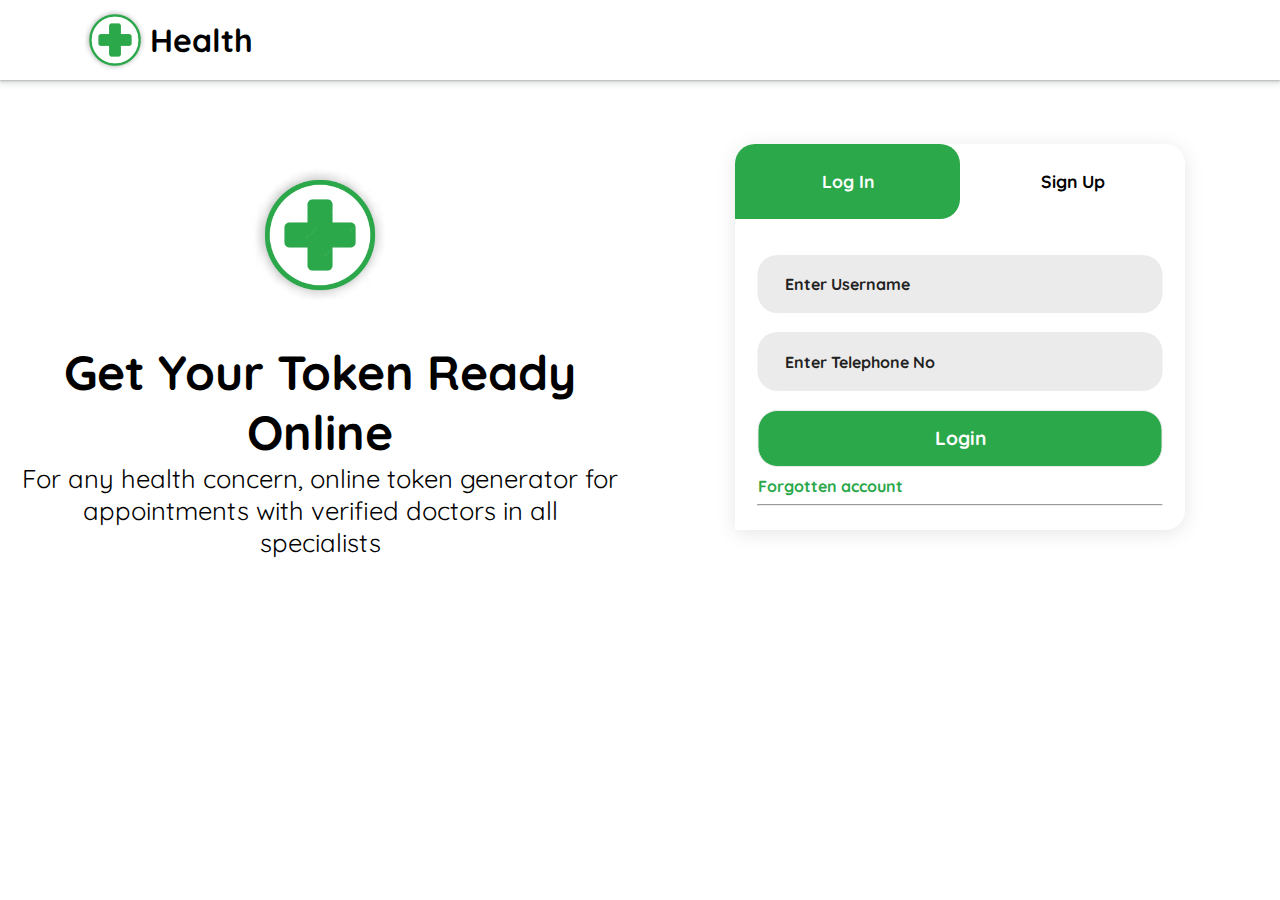
==== index.html @ 21ed99bd "Hackfest" ====
<!DOCTYPE html>
<html lang="en">
  <head>
    <meta charset="UTF-8" />
    <meta http-equiv="X-UA-Compatible" content="IE=edge" />
    <meta name="viewport" content="width=device-width, initial-scale=1.0" />
    <title>Health</title>
    <link rel="shortcut icon" href="./images/logo.webp" type="image/x-icon" />
    <link rel="stylesheet" href="./styles.css" />
  </head>
  <body>
    <header>
      <nav class="navBar">
        <img src="./images/logo.webp" alt="" /><span>Health</span>
      </nav>
    </header>
    <main class="content">
      <div class="hero">
        <img src="./images/logo.webp" alt="" />
        <h1>Get Your Token Ready Online</h1>
        <p>
          For any health concern, online token generator for appointments with
          verified doctors in all specialists
        </p>
      </div>
      <div class="form-modal">
        <div class="form-toggle">
          <button id="login-toggle" onclick="toggleLogin()">log in</button>
          <button id="signup-toggle" onclick="toggleSignup()">sign up</button>
        </div>

        <div id="login-form">
          <form>
            <input type="text" placeholder="Enter Username" />
            <input type="tel" placeholder="Enter Telephone No" />
            <button type="button" class="btn login">login</button>
            <p><a href="javascript:void(0)">Forgotten account</a></p>
            <hr />
          </form>
        </div>

        <div id="signup-form">
          <form>
            <input type="text" placeholder="Enter Your Name" />
            <input type="tel" placeholder="Enter Telephone No" />
            <input type="password" placeholder="Create password" />
            <button type="button" class="btn signup">create account</button>
            <p>
              Clicking <strong>create account</strong> means that you are agree
              to our <a href="javascript:void(0)">terms of services</a>.
            </p>
            <hr />
          </form>
        </div>
      </div>
    </main>

    <script src="./script.js"></script>
  </body>
</html>
---- styles.css ----
@import url("https://fonts.googleapis.com/css?family=Montserrat|Quicksand");

* {
  font-family: "quicksand", Arial, Helvetica, sans-serif;
  box-sizing: border-box;
}

body {
  padding: 0;
  margin: 0;
}

.navBar {
  height: 5rem;
  box-shadow: 0 1px 2px 0 rgba(60, 64, 67, 0.3),
    0 2px 6px 2px rgba(60, 64, 67, 0.15);
  display: flex;
  align-items: center;
}

.navBar img {
  width: 70px;
  margin-left: 5rem;
}
.navBar span {
  font-size: 2rem;
  font-weight: bold;
}
.content {
  display: grid;
  grid-template-columns: repeat(2, 1fr);
}

.hero {
  display: flex;
  align-items: center;
  flex-direction: column;
  text-align: center;
  max-width: 600px;
  margin: 0 auto;
  position: relative;
  top: 5rem;
}
.hero img {
  width: 150px;
}
.hero h1 {
  font-size: 3rem;
  margin-bottom: 0;
}
.hero p {
  font-size: 1.6rem;
}
.form-modal {
  position: relative;
  width: 450px;
  height: auto;
  margin-top: 4em;
  left: 50%;
  transform: translateX(-50%);
  background: #fff;
  border-top-right-radius: 20px;
  border-top-left-radius: 20px;
  border-bottom-right-radius: 20px;
  box-shadow: 0 3px 20px 0px rgba(0, 0, 0, 0.1);
}

.form-modal button {
  cursor: pointer;
  position: relative;
  text-transform: capitalize;
  font-size: 1em;
  z-index: 2;
  outline: none;
  background: #fff;
  transition: 0.2s;
}

.form-modal .btn {
  border-radius: 20px;
  border: none;
  font-weight: bold;
  font-size: 1.2em;
  padding: 0.8em 1em 0.8em 1em !important;
  transition: 0.5s;
  border: 1px solid #ebebeb;
  margin-bottom: 0.5em;
  margin-top: 0.5em;
}

.form-modal .login,
.form-modal .signup {
  background: #2ba84a;
  color: #fff;
}

.form-modal .login:hover,
.form-modal .signup:hover {
  background: #222;
}

.form-toggle {
  position: relative;
  width: 100%;
  height: auto;
}

.form-toggle button {
  width: 50%;
  float: left;
  padding: 1.5em;
  margin-bottom: 1.5em;
  border: none;
  transition: 0.2s;
  font-size: 1.1em;
  font-weight: bold;
  border-top-right-radius: 20px;
  border-top-left-radius: 20px;
}

.form-toggle button:nth-child(1) {
  border-bottom-right-radius: 20px;
}

.form-toggle button:nth-child(2) {
  border-bottom-left-radius: 20px;
}

#login-toggle {
  background: #2ba84a;
  color: #ffff;
}

.form-modal form {
  position: relative;
  width: 90%;
  height: auto;
  left: 50%;
  transform: translateX(-50%);
}

#login-form,
#signup-form {
  position: relative;
  width: 100%;
  height: auto;
  padding-bottom: 1em;
}

#signup-form {
  display: none;
}

#login-form button,
#signup-form button {
  width: 100%;
  margin-top: 0.5em;
  padding: 0.6em;
}

.form-modal input {
  position: relative;
  width: 100%;
  font-size: 1em;
  padding: 1.2em 1.7em 1.2em 1.7em;
  margin-top: 0.6em;
  margin-bottom: 0.6em;
  border-radius: 20px;
  border: none;
  background: #ebebeb;
  outline: none;
  font-weight: bold;
  transition: 0.4s;
}

.form-modal input:focus,
.form-modal input:active {
  transform: scaleX(1.02);
}

.form-modal input::-webkit-input-placeholder {
  color: #222;
}

.form-modal p {
  font-size: 16px;
  font-weight: bold;
}

.form-modal p a {
  color: #2ba84a;
  text-decoration: none;
  transition: 0.2s;
}

.form-modal p a:hover {
  color: #222;
}

.form-modal i {
  position: absolute;
  left: 10%;
  top: 50%;
  transform: translateX(-10%) translateY(-50%);
}

.fa-google {
  color: #dd4b39;
}

.fa-linkedin {
  color: #3b5998;
}

.fa-windows {
  color: #0072c6;
}

.-box-sd-effect:hover {
  box-shadow: 0 4px 8px hsla(210, 2%, 84%, 0.2);
}

@media only screen and (max-width: 500px) {
  .form-modal {
    width: 100%;
  }
}

@media only screen and (max-width: 400px) {
  i {
    display: none !important;
  }
}

/* User Dashboard */
.selection {
  display: grid;
  grid-template-columns: repeat(2, 1fr);
}
.user-select {
  display: flex;
  flex-direction: column;
  justify-content: center;
  max-width: 30rem;
  height: 70vh;
  margin: 0 auto;
  border-right: #2ba84a solid 1px;
  padding: 5rem;
}

.user-select form {
  display: flex;
  flex-direction: column;
  justify-content: center;
  font-weight: bold;
}

.user-select form input {
  font-size: 1rem;
  padding: 0.5rem;
  width: 20rem;
  margin-bottom: 1rem;
}

.intro {
  display: flex;
  align-items: center;
  justify-content: space-between;
  padding: 0 9rem;
}
.intro h1 {
  font-weight: bold;
  margin-bottom: 0;
}
.intro .logout-btn {
  font-weight: bold;
  font-size: 1rem;
  border: #2ba84a solid 1px;
  border-radius: 5px;
  cursor: pointer;
}

.intro .logout-btn:hover {
  color: #2ba84a;
}
.disease-selection {
  margin-bottom: 1rem;
}
.doctor-selection {
  margin-bottom: 1rem;
}
.disease-selection select,
.doctor-selection select {
  font-size: 1rem;
  padding: 0.5rem;
  width: 20rem;
  display: flex;
}

.disease-selection span,
.doctor-selection span,
.date-selection span {
  margin-right: 2rem;
  font-weight: bold;
}

.date-selection input {
  font-size: 1rem;
  padding: 0.5rem;
  width: 20rem;
  display: flex;
}

.current-tokenNo div {
  border: #2ba84a solid 2px;
  border-top-right-radius: 20px;
  border-top-left-radius: 20px;
  border-bottom-right-radius: 20px;
  box-shadow: 0 3px 20px 0px rgba(0, 0, 0, 0.1);
  display: flex;
  flex-direction: column;
  align-items: center;
  justify-content: center;
  margin: 3rem;
}

.current-tokenNo div h1 {
  background: #2ba84a;
  color: #fff;
  padding: 1rem 2rem;
  font-size: 1.6rem;
  border-radius: 15px;
  text-align: center;
  width: 100%;
  margin-top: 0;
}

.current-tokenNo div p {
  border-bottom: #2ba84a solid 1px;
  width: 10rem;
  text-align: center;
  font-size: 1.4rem;
  margin-bottom: 1rem;
}

.user-select .submit-btn {
  margin-top: 3rem;
  padding: 0.7rem 1rem;
  background: #2ba84a;
  color: #fff;
  font-weight: bold;
  font-size: 1.4rem;
  border: none;
  border-radius: 5px;
  filter: drop-shadow(2px 2px 3px #0003);
  transition: all 0.5s;
  cursor: pointer;
}

.submit-btn:hover {
  transform: scale(1.05, 1.05);
}

.submit-btn:active {
  transform: scale(1.05, 1.05);
  filter: sepia(0.5);
}

/* Admin Page */
.generate {
  display: grid;
  grid-template-columns: repeat(2, 1fr);
}

.past-history {
  background: #f2f2f2;
  padding: 1.4rem;
  display: inline-block;
  border-radius: 10px;
}
.past-history h2 {
  margin-top: 0;
}

.admin-content h1 {
  padding: 0 9rem;
  margin-bottom: 0;
  border-bottom: #ccc solid 1px;
  display: inline-block;
}
.analytics h1 {
  border-bottom: #ccc solid 1px;
  display: inline-block;
}
.sub-analytics {
  display: flex;
}
/* Graph */
:root {
  --time: 2s;
  --shadow: 5px 3px 10px 0px rgba(0, 0, 0, 0.3);
  --circle: #fff;
  --dark-blue: #005c6c;
  --light-blue: #e6f4f1;
  --dark-purple: #9b1756;
}

* {
  box-sizing: border-box;
}
.frame {
  margin-top: 2rem;
}
.card {
  background: var(--light-blue);
  width: 280px;
  height: 220px;
  border-radius: 6px;
  overflow: hidden;
}

.header {
  width: 100%;
  height: 55px;
  background: #2ba84a;
  display: flex;
  justify-content: space-between;
  padding: 6px 24px;
}

.header span {
  display: block;
  font-size: 12px;
}

.header p {
  display: flex;
  flex-direction: column;
  justify-content: center;
}
.title {
  font-size: 14px;
  color: #fff;
}

.bold {
  font-weight: bold;
}

.right {
  text-align: right;
}

p {
  margin: 0;
}

.body {
  display: flex;
  justify-content: center;
  align-items: center;
  flex-direction: column;
  height: 180px;
}

.graph .grid {
  stroke: #ccc;
  stroke-dasharray: 0;
  stroke-width: 1;
}

.labels {
  font-size: 11px;
}

.graph {
  height: 110px;
  width: 230px;
}

.data1 {
  fill: var(--dark-purple);
  stroke: var(--dark-purple);
  stroke-width: 2;
}

.data2 {
  fill: var(--dark-blue);
  stroke: var(--dark-blue);
  stroke-width: 2;
}

.legend {
  color: #000;
  font-size: 0.9rem;
  margin-bottom: 16px;
  margin-right: 24px;
  width: 100%;
  display: flex;
  justify-content: flex-end;
  align-items: center;
}

.legend span {
  padding: 0 12px;
  position: relative;
}

.legend span::before {
  content: "";
  display: inline-block;
  width: 12px;
  height: 3px;
  position: absolute;
  top: 50%;
  left: -2px;
  transform: translateY(-50%);
}

.legend .data1::before {
  background-color: var(--dark-blue);
}

.legend .data2::before {
  background-color: var(--dark-purple);
}

.analytics .current-tokenNo h1 {
  font-size: 1.6rem;
}

.hours h2 {
  background: #2ba84a;
  width: 100%;
  text-align: center;
  color: #fff;
  padding: 0.5rem;
  margin-top: 0;
  border-radius: 15px;
}
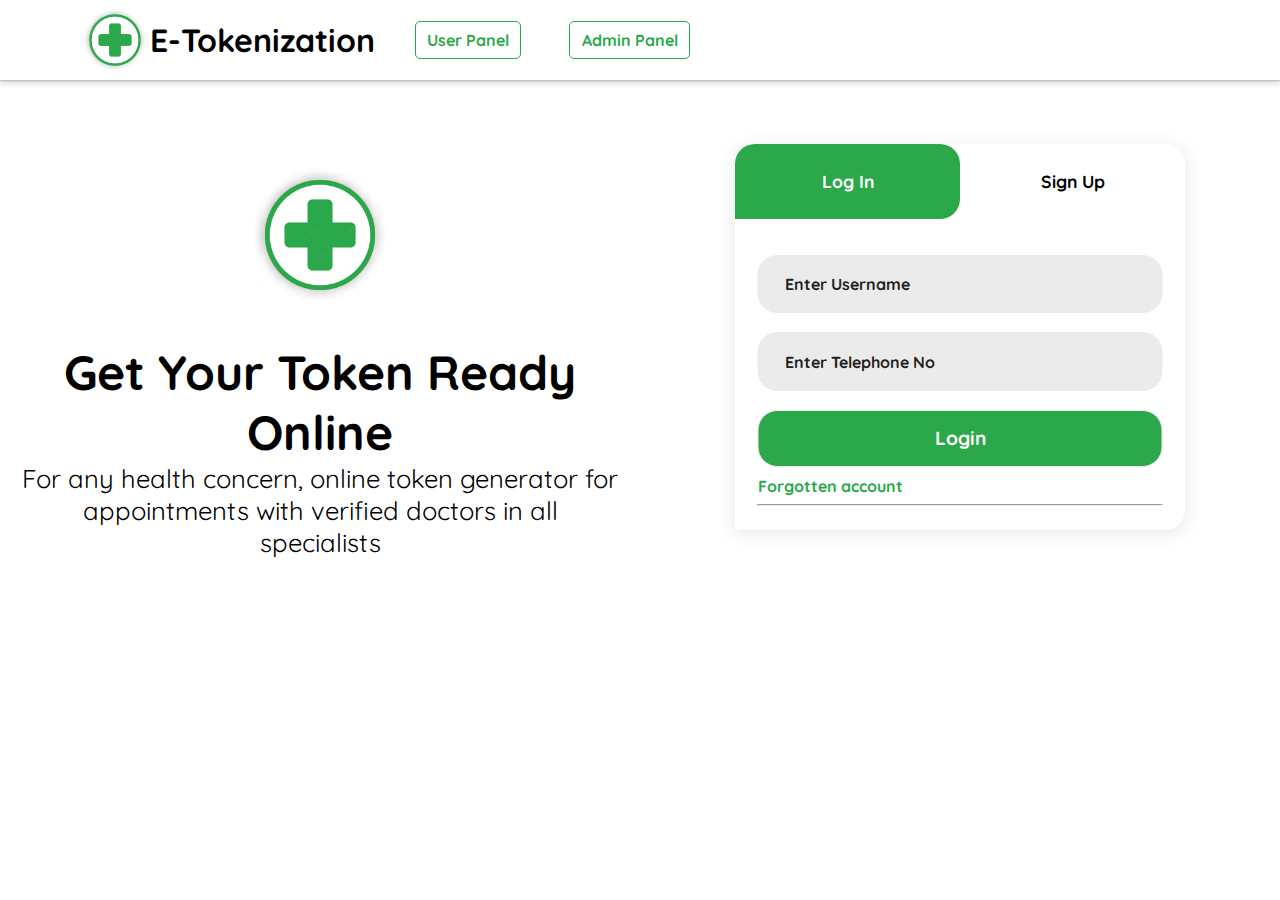
==== commit ea9df0db: "final commit" ====
--- a/index.html
+++ b/index.html
@@ -4,14 +4,20 @@
     <meta charset="UTF-8" />
     <meta http-equiv="X-UA-Compatible" content="IE=edge" />
     <meta name="viewport" content="width=device-width, initial-scale=1.0" />
-    <title>Health</title>
+    <title>E-Tokenization</title>
     <link rel="shortcut icon" href="./images/logo.webp" type="image/x-icon" />
     <link rel="stylesheet" href="./styles.css" />
   </head>
   <body>
     <header>
       <nav class="navBar">
-        <img src="./images/logo.webp" alt="" /><span>Health</span>
+        <img src="./images/logo.webp" alt="" /><span>E-Tokenization</span>
+        <div class="links">
+          <ul>
+            <li><a href="./user-page.html">User Panel</a></li>
+            <li><a href="./admin-page.html">Admin Panel</a></li>
+          </ul>
+        </div>
       </nav>
     </header>
     <main class="content">
--- a/styles.css
+++ b/styles.css
@@ -538,3 +538,24 @@
   margin-top: 0;
   border-radius: 15px;
 }
+
+.links ul {
+  list-style: none;
+  display: flex;
+}
+
+.links ul li a {
+  text-decoration: none;
+  margin-right: 3rem;
+  padding: 0.5rem 0.7rem;
+  border-radius: 5px;
+  color: #2ba84a;
+  border: #2ba84a solid 1px;
+  font-weight: bold;
+  transition: all 0.5s;
+}
+
+.links ul li a:hover {
+  background: #2ba84a;
+  color: #fff;
+}
